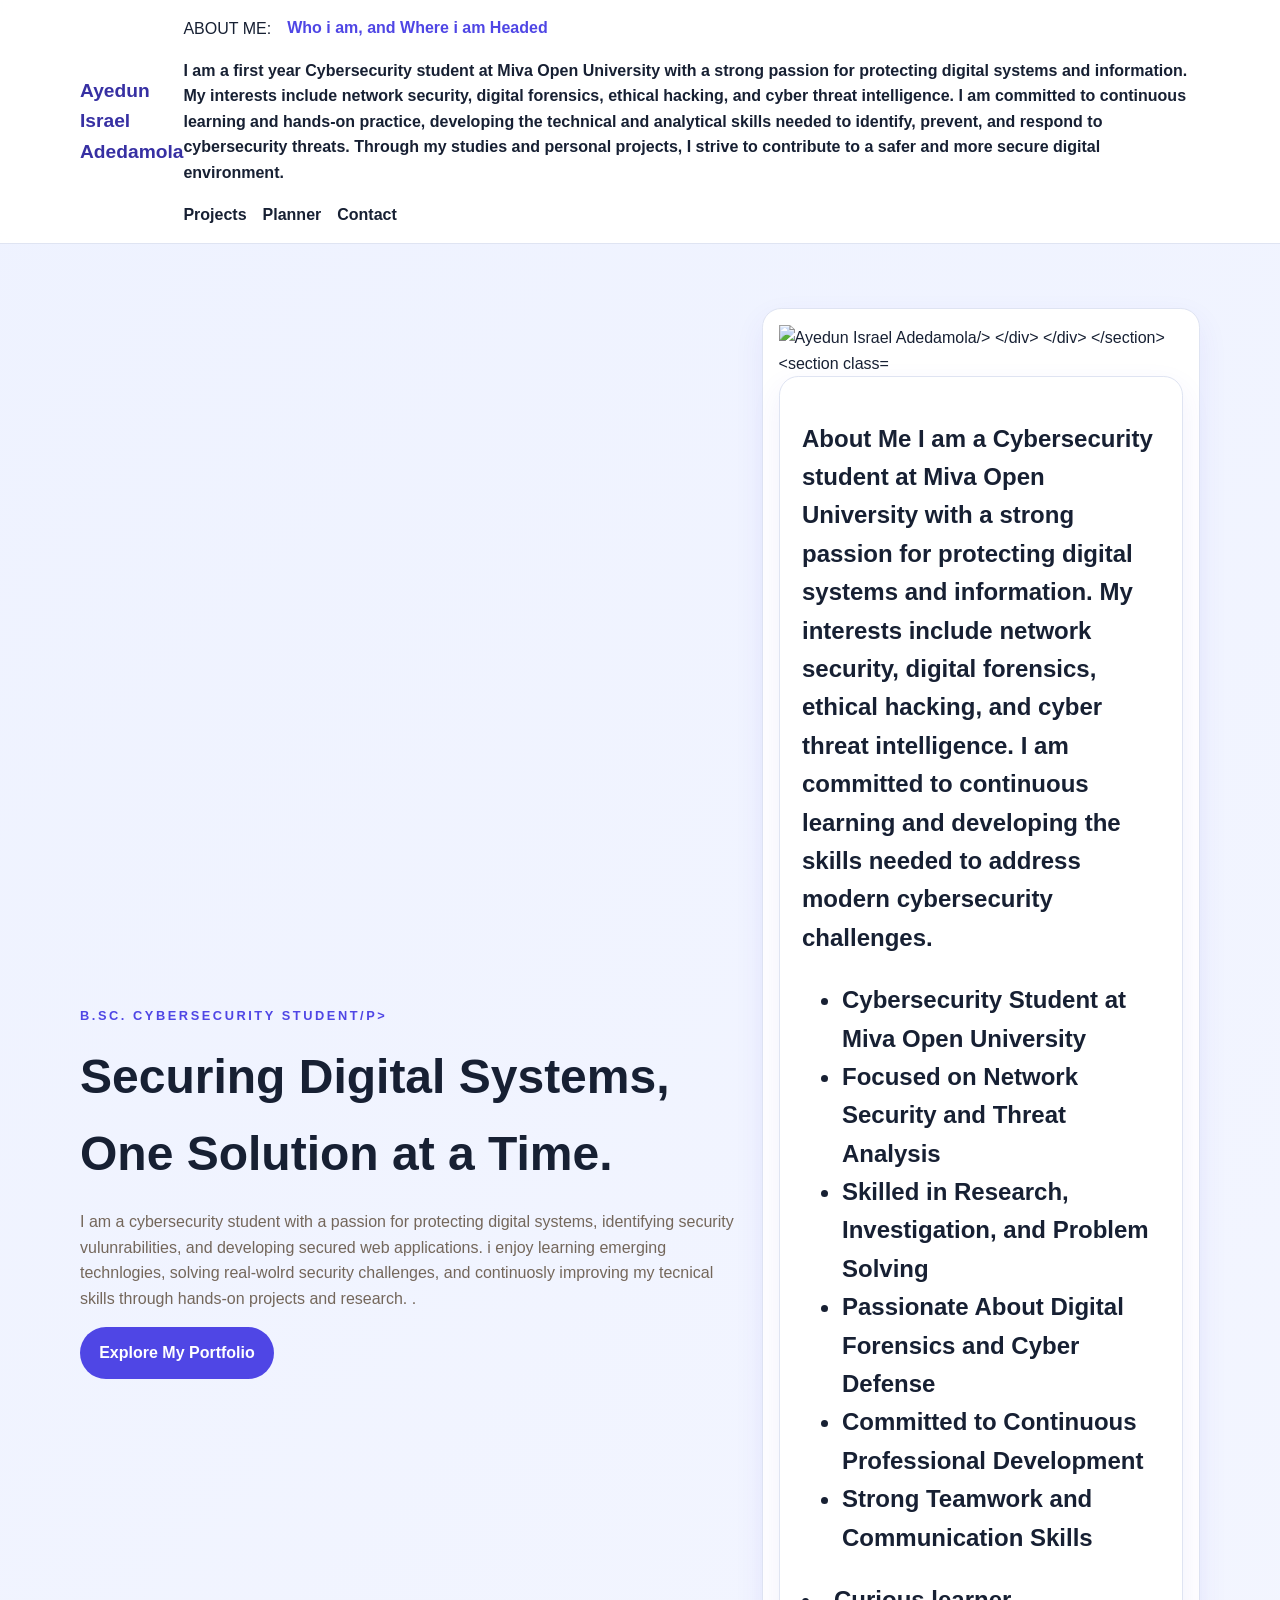
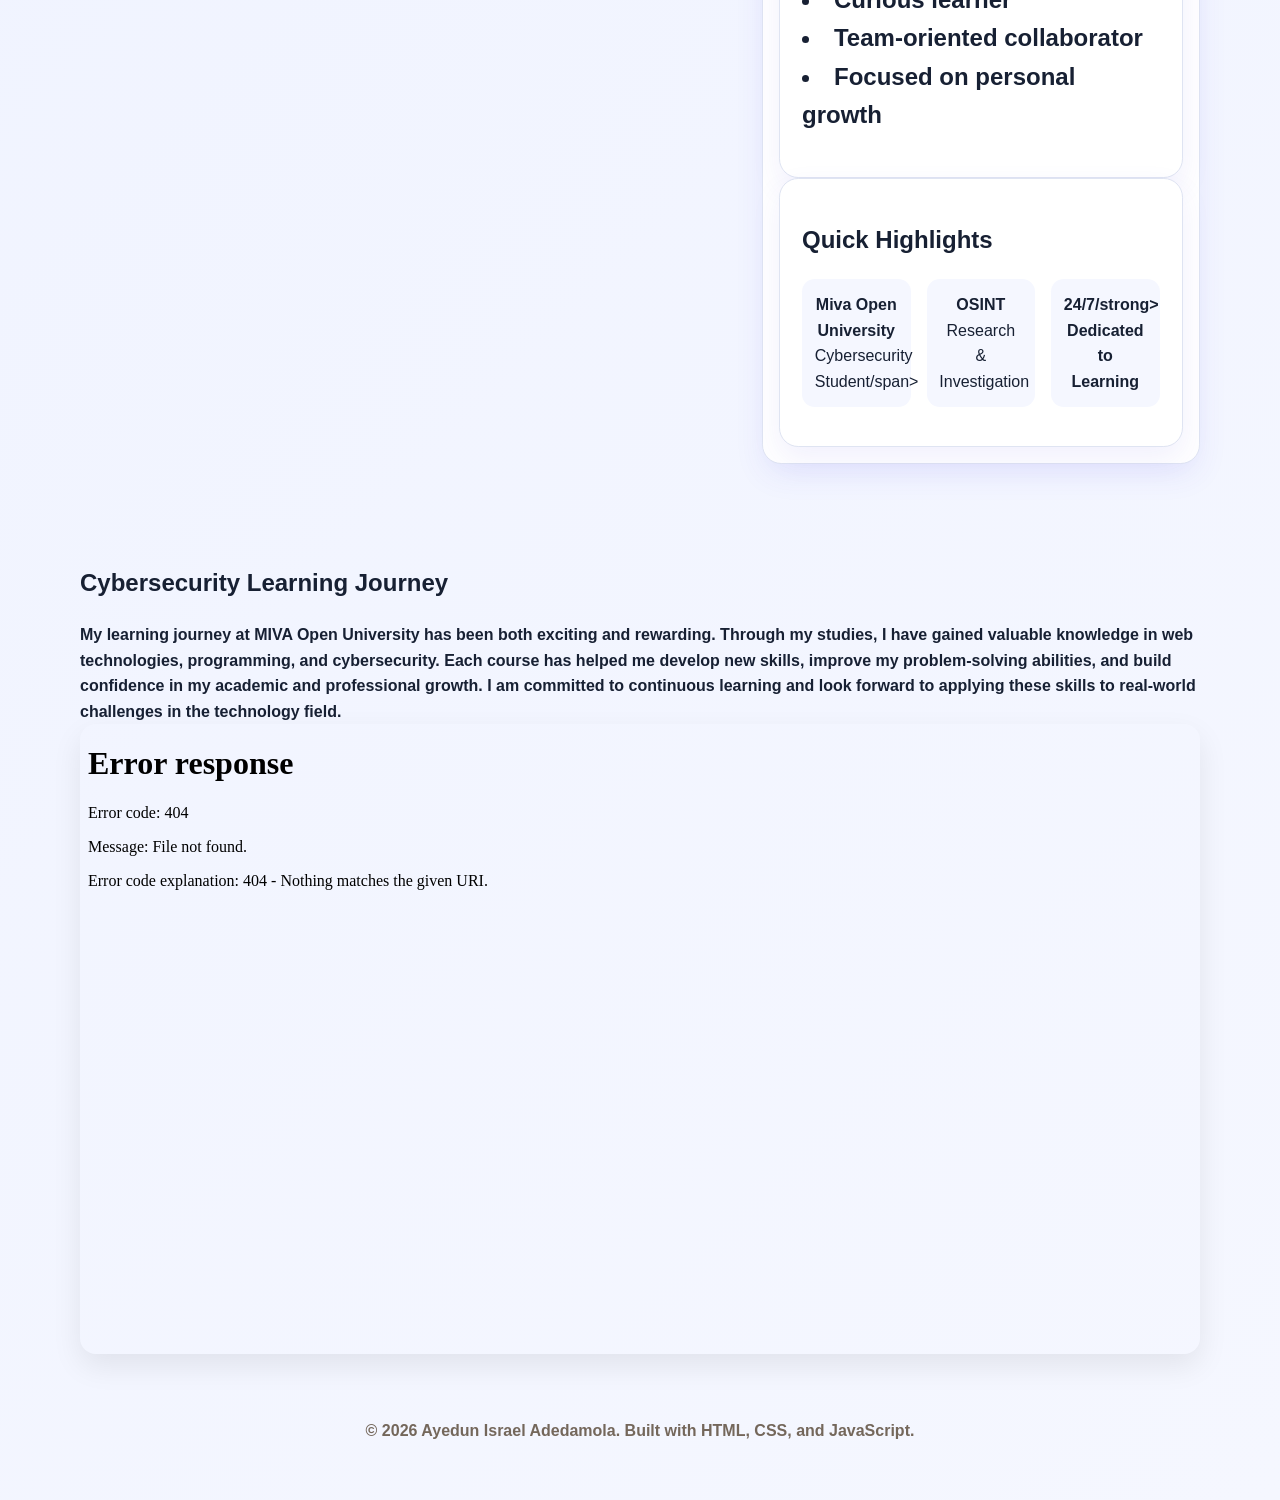
==== index.html @ 9f1fc64e "initial portfolio website upload" ====
<!DOCTYPE html>
<html lang="en">
  <head>
    <meta charset="UTF-8" />
    <meta name="viewport" content="width=device-width, initial-scale=1.0" />
    <title>Ayedun Israel Adedamola | Cybersecurity Portfolio</title>
    <link rel="stylesheet" href="styles.css" />
  </head>
  <body data-page="home">
    <header class="site-header">
      <div class="container nav-wrap">
        <a class="brand" href="index.html">Ayedun Israel Adedamola</a>
        <nav class="main-nav"> ABOUT ME:
          <a href="index.html" class="active">Who i am, and  Where i am Headed</a>
          <a href="about.html">I am a first year Cybersecurity student at Miva Open University with a strong passion for protecting digital systems and information. My interests include network security, digital forensics, ethical hacking, and cyber threat intelligence. I am committed to continuous learning and hands-on practice, developing the technical and analytical skills needed to identify, prevent, and respond to cybersecurity threats. Through my studies and personal projects, I strive to contribute to a safer and more secure digital environment.</a>
          <a href="projects.html">Projects</a>
          <a href="planner.html">Planner</a>
          <a href="contact.html">Contact</a>
        </nav>
      </div>
    </header>

    <main>
      <section class="hero">
        <div class="container hero-grid">
          <div>
            <p class="eyebrow">B.Sc. Cybersecurity Student/p>
            <h1>Securing Digital Systems, One Solution at a Time.</h1>
            <p class="hero-copy">I am a cybersecurity student with a passion for protecting digital systems, identifying security vulunrabilities, and developing secured web applications. i enjoy learning emerging technlogies, solving real-wolrd security challenges, and continuosly improving my tecnical skills through hands-on projects and research. .</p>
            </p>
            <a class="btn" href="projects.html">Explore My Portfolio</a>
          </div>
          <div class="hero-card">
            <img src="assets/images/profile.jpg.jpeg" alt="Ayedun Israel Adedamola/>
          </div>
        </div>
      </section>

      <section class="container section-grid">
        <article class="card">
          <h2>About Me</</p> I am a Cybersecurity student at Miva Open University with a strong passion
      for protecting digital systems and information. My interests include
      network security, digital forensics, ethical hacking, and cyber threat
      intelligence. I am committed to continuous learning and developing the
      skills needed to address modern cybersecurity challenges.
          <ul><li>Cybersecurity Student at Miva Open University</li> <li>Focused on Network Security and Threat Analysis</li> <li>Skilled in Research, Investigation, and Problem Solving</li> <li>Passionate About Digital Forensics and Cyber Defense</li> <li>Committed to Continuous Professional Development</li> <li>Strong Teamwork and Communication Skills</li> </ul>
            <li>Curious learner</li>
            <li>Team-oriented collaborator</li>
            <li>Focused on personal growth</li>
          </ul>
        </article>

        <article class="card">
          <h2>Quick Highlights</h2>
          <div class="stats">
            <div>
              <strong>Miva Open University</strong>
              <span>Cybersecurity Student/span>
            </div>
            <div>
              <strong>OSINT</strong>
              <span>Research & Investigation</span>
            </div>
            <div>
              <strong>24/7/strong>
              <span>Dedicated to Learning</span>
            </div>
          </div>
        </article>
      </section>

      <section class="container section">
        <h2>Cybersecurity Learning Journey</h2>My learning journey at MIVA Open University has been both exciting and rewarding. Through my studies, I have gained valuable knowledge in web technologies, programming, and cybersecurity. Each course has helped me develop new skills, improve my problem-solving abilities, and build confidence in my academic and professional growth. I am committed to continuous learning and look forward to applying these skills to real-world challenges in the technology field.
        <div class="video-frame">
          <iframe
            src=
            title="Student success and learning motivation"
            allow="accelerometer; autoplay; clipboard-write; encrypted-media; gyroscope; picture-in-picture"
            allowfullscreen
          ></iframe>
        </div>
      </section>
    </main>

    <footer class="footer">
      <p>© 2026 Ayedun Israel Adedamola. Built with HTML, CSS, and JavaScript.</p>
    </footer>
  </body>
</html>
---- styles.css ----
:root {
  --bg: #f5f7ff;
  --surface: #ffffff;
  --primary: #4f46e5;
  --primary-dark: #3730a3;
  --text: #172033;
  --muted: #74675b;
  --border: #dfe4f2;
}

* {
  box-sizing: border-box;
}

body {
  margin: 0;
  font-family: Arial, Helvetica, sans-serif;
  color: var(--text);
  background: linear-gradient(135deg, #eef2ff, var(--bg));
  line-height: 1.6;
}

img {
  max-width: 100%;
  display: block;
}

.container {
  width: min(1120px, calc(100% - 2rem));
  margin: 0 auto;
}

.site-header {
  background: rgba(255, 255, 255, 0.95);
  backdrop-filter: blur(8px);
  position: sticky;
  top: 0;
  z-index: 10;
  border-bottom: 1px solid var(--border);
}

.nav-wrap {
  display: flex;
  align-items: center;
  justify-content: space-between;
  padding: 1rem 0;
}

.brand {
  font-size: 1.2rem;
  font-weight: 700;
  color: var(--primary-dark);
  text-decoration: none;
}

.main-nav {
  display: flex;
  gap: 1rem;
  flex-wrap: wrap;
}

.main-nav a {
  text-decoration: none;
  color: var(--text);
  font-weight: 600;
  transition: color 0.2s ease, transform 0.2s ease;
}

.main-nav a:hover,
.main-nav a.active {
  color: var(--primary);
  transform: translateY(-1px);
}

.hero {
  padding: 4rem 0 3rem;
}

.hero-grid,
.section-grid,
.project-grid {
  display: grid;
  gap: 1.5rem;
}

.hero-grid {
  grid-template-columns: 1.2fr 0.8fr;
  align-items: center;
}

.eyebrow {
  text-transform: uppercase;
  letter-spacing: 0.2em;
  color: var(--primary);
  font-weight: 700;
  font-size: 0.8rem;
}

.hero h1,
.page h1 {
  font-size: clamp(2rem, 4vw, 3rem);
  margin: 0.2rem 0 0.8rem;
}

.hero-copy,
.card p,
.page p {
  color: var(--muted);
}

.btn {
  display: inline-block;
  background: var(--primary);
  color: white;
  padding: 0.8rem 1.2rem;
  border-radius: 999px;
  text-decoration: none;
  font-weight: 700;
  border: none;
  cursor: pointer;
  transition: transform 0.2s ease, background 0.2s ease;
}

.btn:hover {
  background: var(--primary-dark);
  transform: translateY(-2px);
}

.btn.small {
  padding: 0.6rem 1rem;
  font-size: 0.95rem;
}

.hero-card,
.card,
.project-card {
  background: var(--surface);
  border: 1px solid var(--border);
  border-radius: 1.2rem;
  box-shadow: 0 12px 30px rgba(79, 70, 229, 0.08);
}

.hero-card {
  padding: 1rem;
  animation: float 4s ease-in-out infinite;
}

.card,
.project-card {
  padding: 1.4rem;
}

.section-grid {
  grid-template-columns: repeat(2, minmax(0, 1fr));
  margin-top: 1rem;
}

.stats {
  display: grid;
  grid-template-columns: repeat(3, minmax(0, 1fr));
  gap: 1rem;
}

.stats div {
  text-align: center;
  padding: 0.8rem;
  background: var(--bg);
  border-radius: 0.8rem;
}

.section {
  padding: 2rem 0 1rem;
}

.video-frame {
  position: relative;
  padding-bottom: 56.25%;
  height: 0;
  overflow: hidden;
  border-radius: 1rem;
  box-shadow: 0 12px 30px rgba(0, 0, 0, 0.08);
}

.video-frame iframe {
  position: absolute;
  inset: 0;
  width: 100%;
  height: 100%;
  border: 0;
}

.page {
  padding: 2rem 0 3rem;
}

table {
  width: 100%;
  border-collapse: collapse;
}

th,
td {
  text-align: left;
  padding: 0.7rem;
  border-bottom: 1px solid var(--border);
}

.project-grid {
  grid-template-columns: repeat(3, minmax(0, 1fr));
}

.project-card img {
  border-radius: 0.8rem;
  margin-bottom: 1rem;
}

.planner-card,
.form-card {
  max-width: 760px;
  margin: 0 auto;
}

.task-form {
  display: flex;
  gap: 0.75rem;
  margin: 1rem 0;
}

.task-form input,
form input,
form textarea {
  width: 100%;
  padding: 0.8rem 0.9rem;
  border: 1px solid var(--border);
  border-radius: 0.8rem;
  font: inherit;
}

.task-list {
  list-style: none;
  padding: 0;
  margin: 0;
  display: grid;
  gap: 0.8rem;
}

.task-item {
  display: flex;
  align-items: center;
  justify-content: space-between;
  gap: 1rem;
  padding: 0.9rem 1rem;
  background: var(--bg);
  border-radius: 0.9rem;
}

.task-item.completed span {
  text-decoration: line-through;
  color: #6b7280;
}

.task-actions {
  display: flex;
  gap: 0.5rem;
}

.task-actions button,
.icon-btn {
  border: none;
  border-radius: 999px;
  padding: 0.45rem 0.7rem;
  cursor: pointer;
  font-weight: 700;
}

.task-actions .complete-btn {
  background: #dcfce7;
  color: #166534;
}

.task-actions .delete-btn {
  background: #fee2e2;
  color: #b91c1c;
}

.form-card form {
  display: grid;
  gap: 1rem;
}

.form-card label {
  font-weight: 600;
  display: grid;
  gap: 0.4rem;
}

.form-message {
  min-height: 1.5rem;
  color: var(--primary-dark);
  font-weight: 700;
}

.footer {
  text-align: center;
  padding: 2rem 1rem 2.5rem;
  color: var(--muted);
}

@keyframes float {
  0%,
  100% {
    transform: translateY(0);
  }
  50% {
    transform: translateY(-6px);
  }
}

@media (max-width: 900px) {
  .hero-grid,
  .section-grid,
  .project-grid {
    grid-template-columns: 1fr;
  }
}

@media (max-width: 640px) {
  .nav-wrap {
    flex-direction: column;
    gap: 0.75rem;
  }

  .stats {
    grid-template-columns: 1fr;
  }

  .task-form {
    flex-direction: column;
  }
}
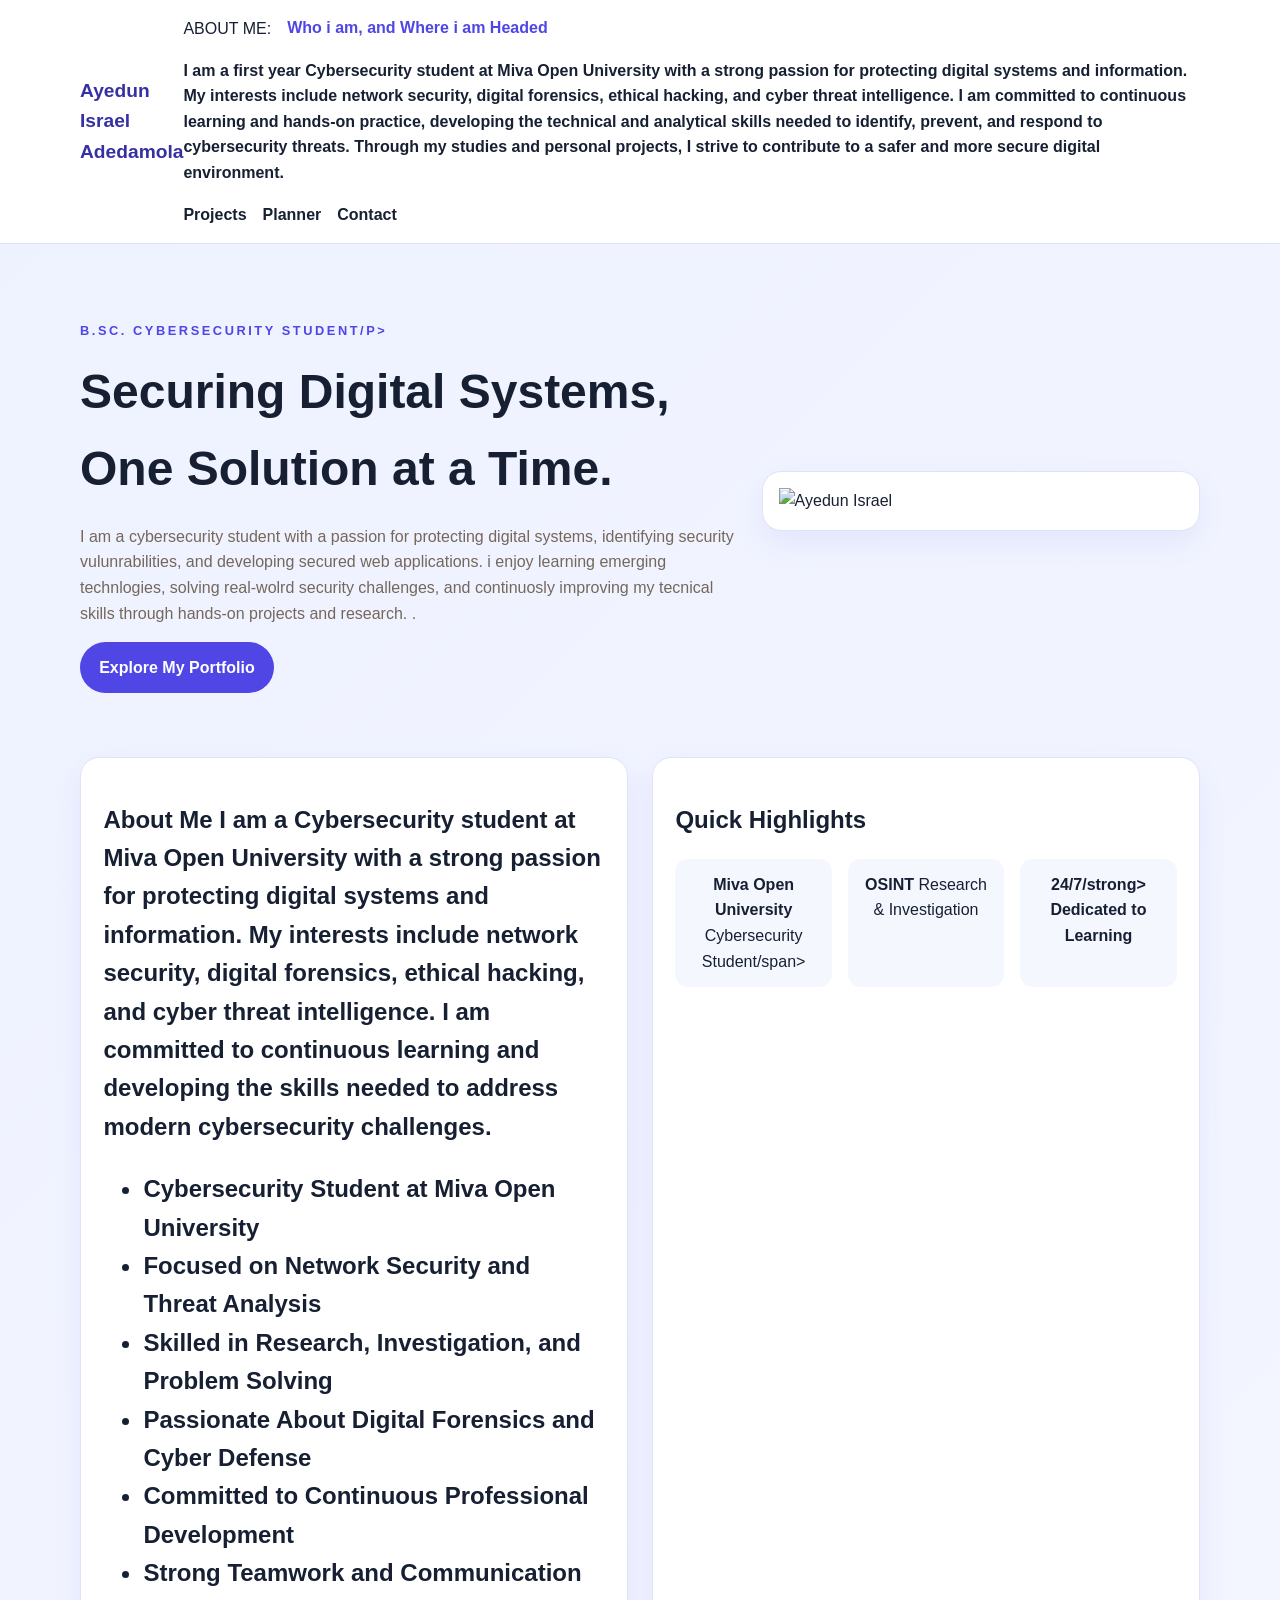
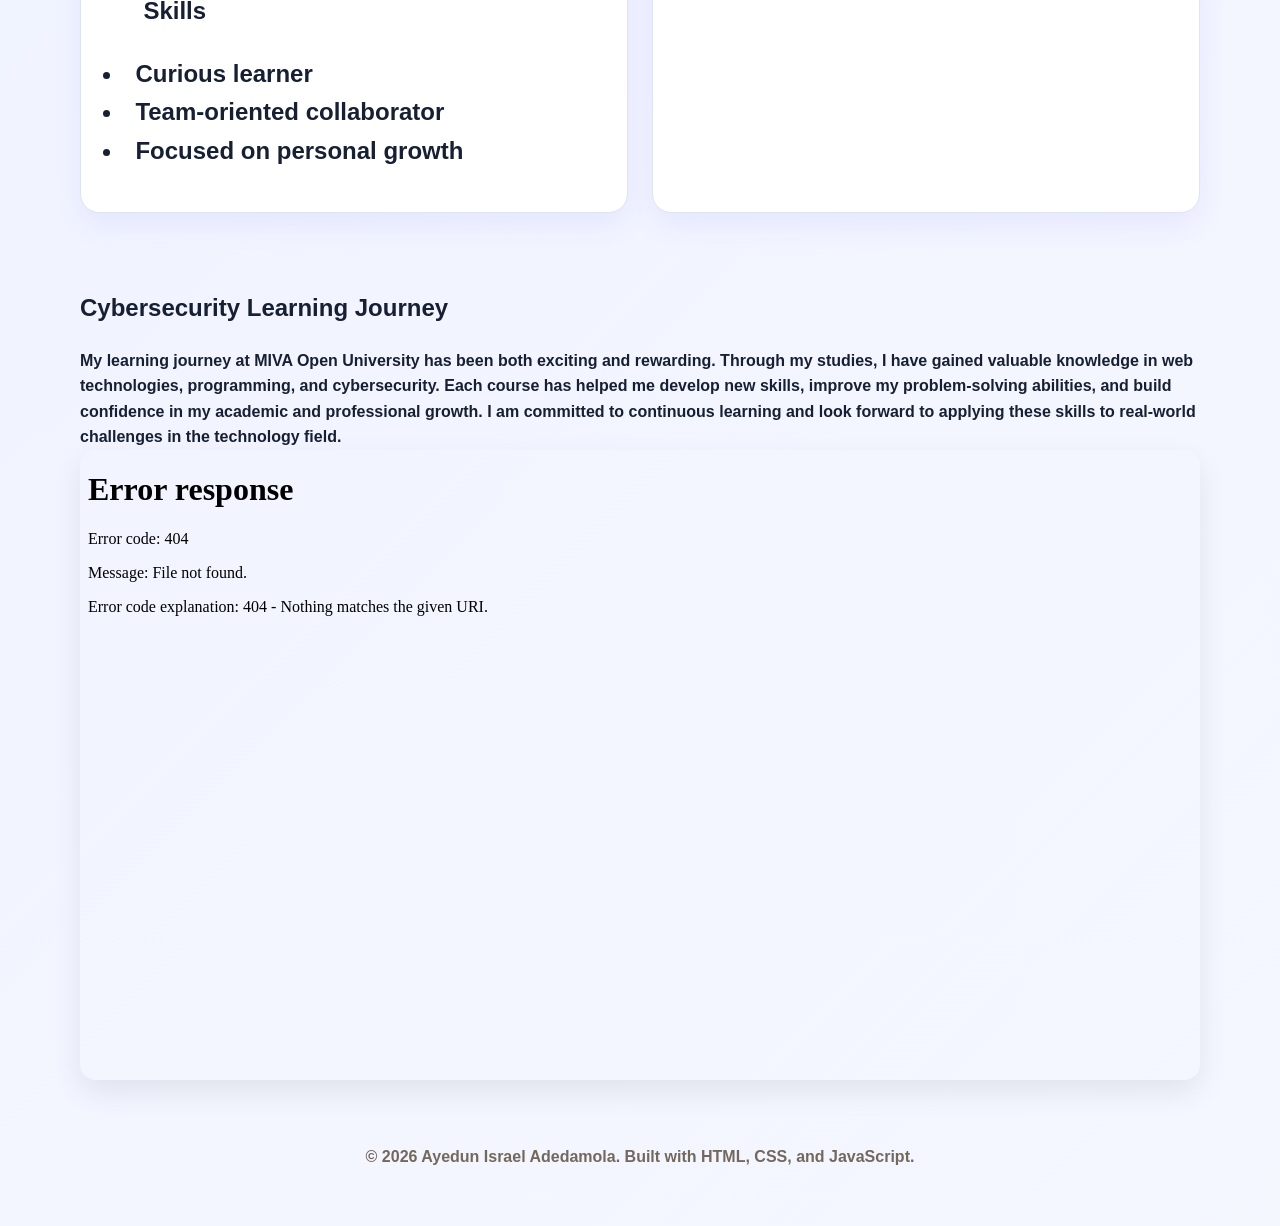
==== commit 7b8f057f: "Fix alt text for profile image Updated the alt attribute of the profile image for clarity." ====
--- a/index.html
+++ b/index.html
@@ -31,7 +31,7 @@
             <a class="btn" href="projects.html">Explore My Portfolio</a>
           </div>
           <div class="hero-card">
-            <img src="assets/images/profile.jpg.jpeg" alt="Ayedun Israel Adedamola/>
+            <img src="assets/images/profile.jpg.jpeg" alt="Ayedun Israel">
           </div>
         </div>
       </section>
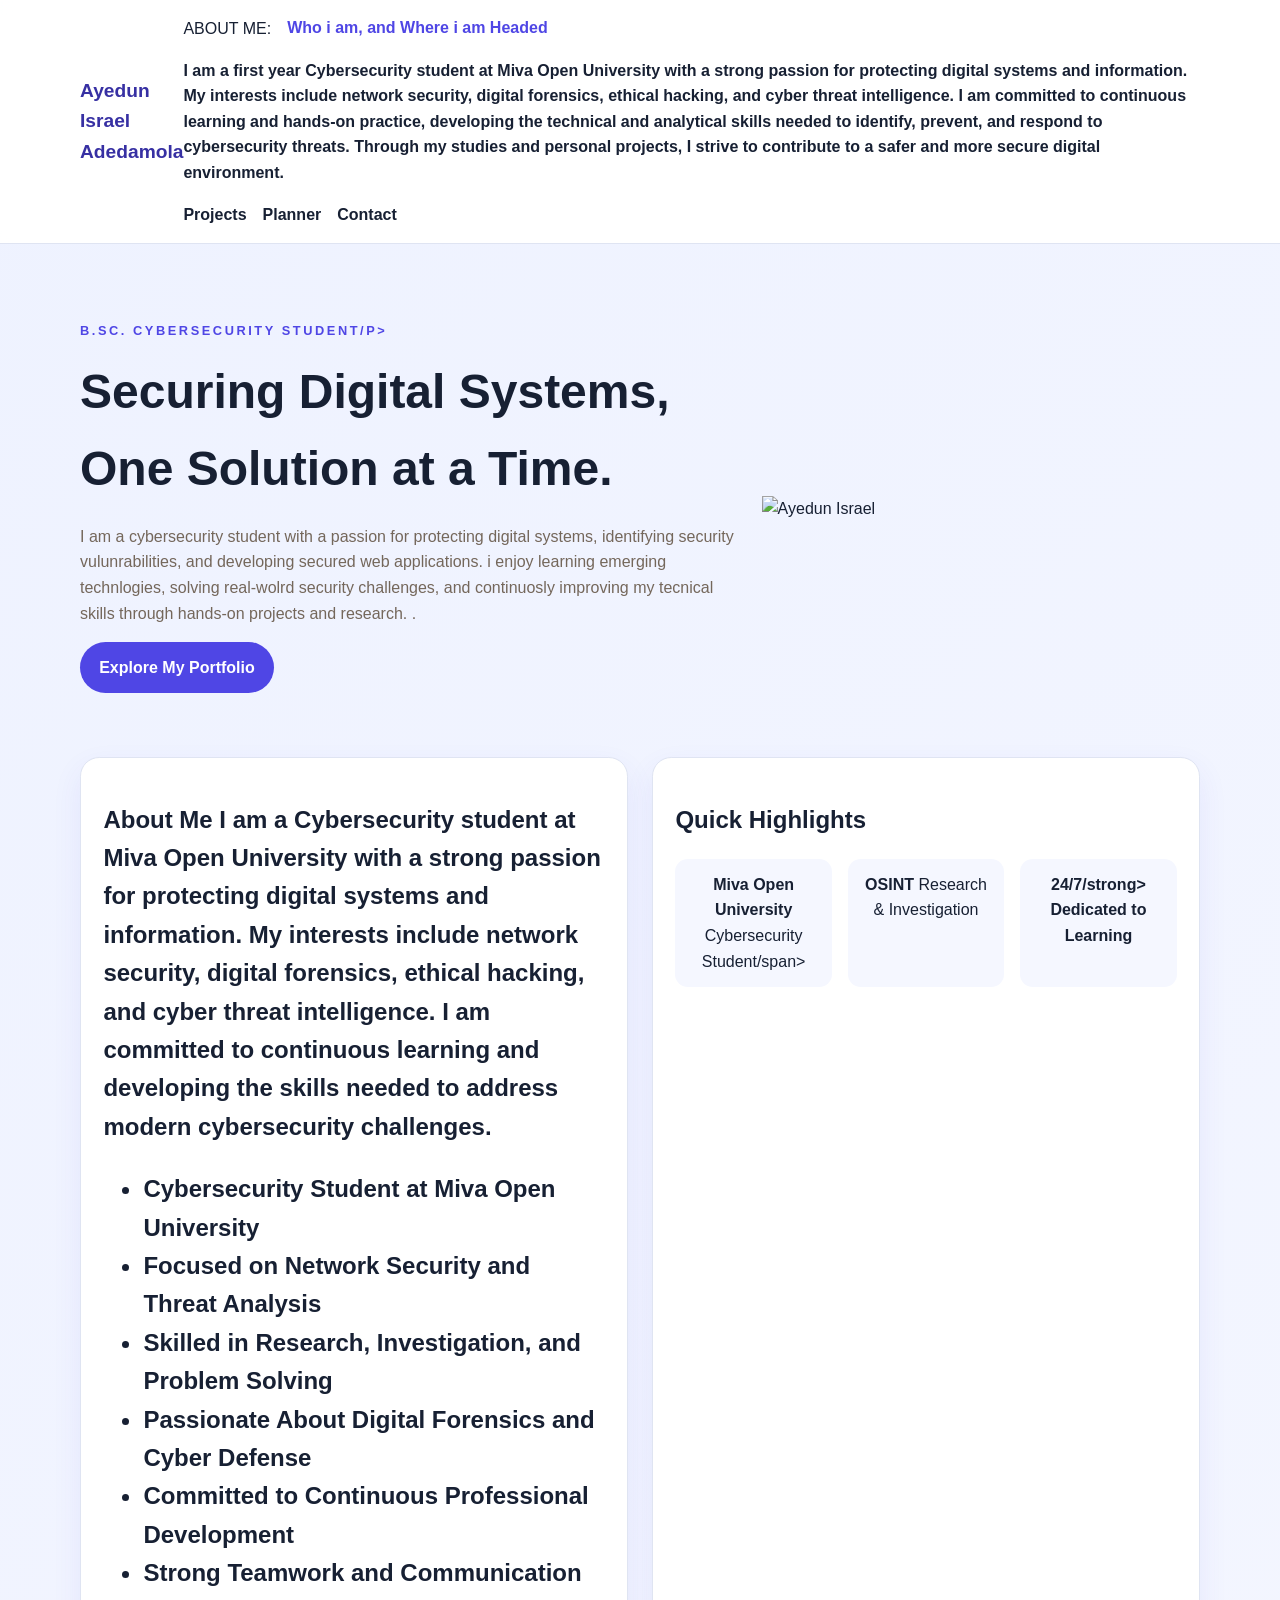
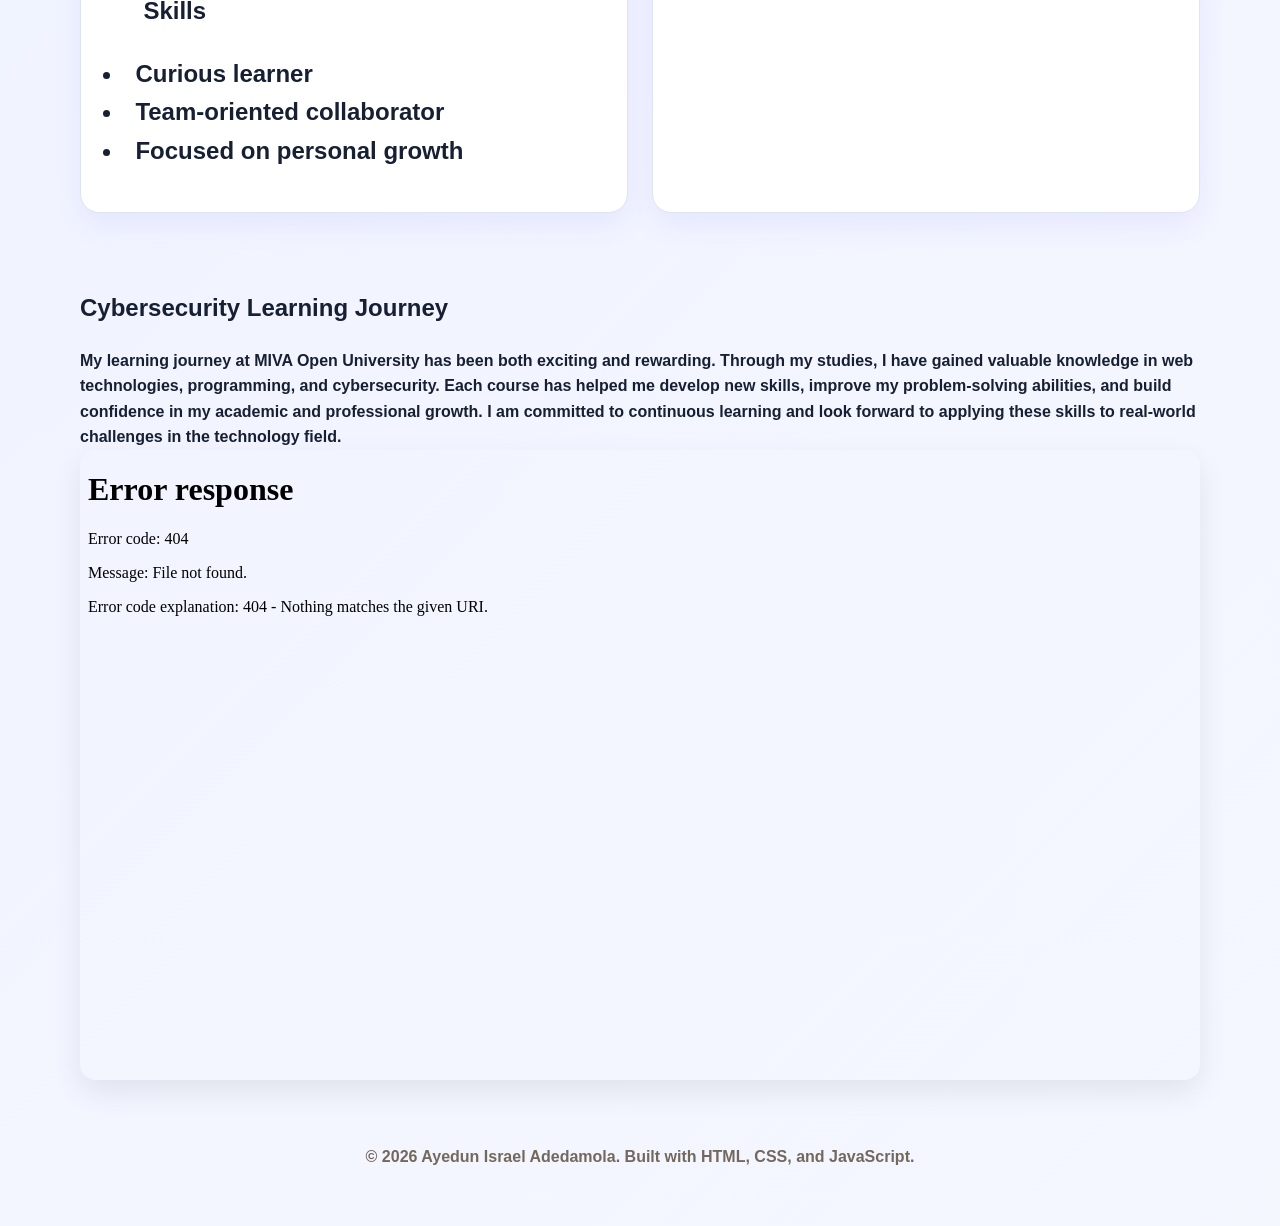
==== commit 0b5926a5: "Refactor hero section by simplifying markup Removed unnecessary div wrapper around the hero image." ====
--- a/index.html
+++ b/index.html
@@ -30,10 +30,9 @@
             </p>
             <a class="btn" href="projects.html">Explore My Portfolio</a>
           </div>
-          <div class="hero-card">
+          <div class="hero">
             <img src="assets/images/profile.jpg.jpeg" alt="Ayedun Israel">
           </div>
-        </div>
       </section>
 
       <section class="container section-grid">
